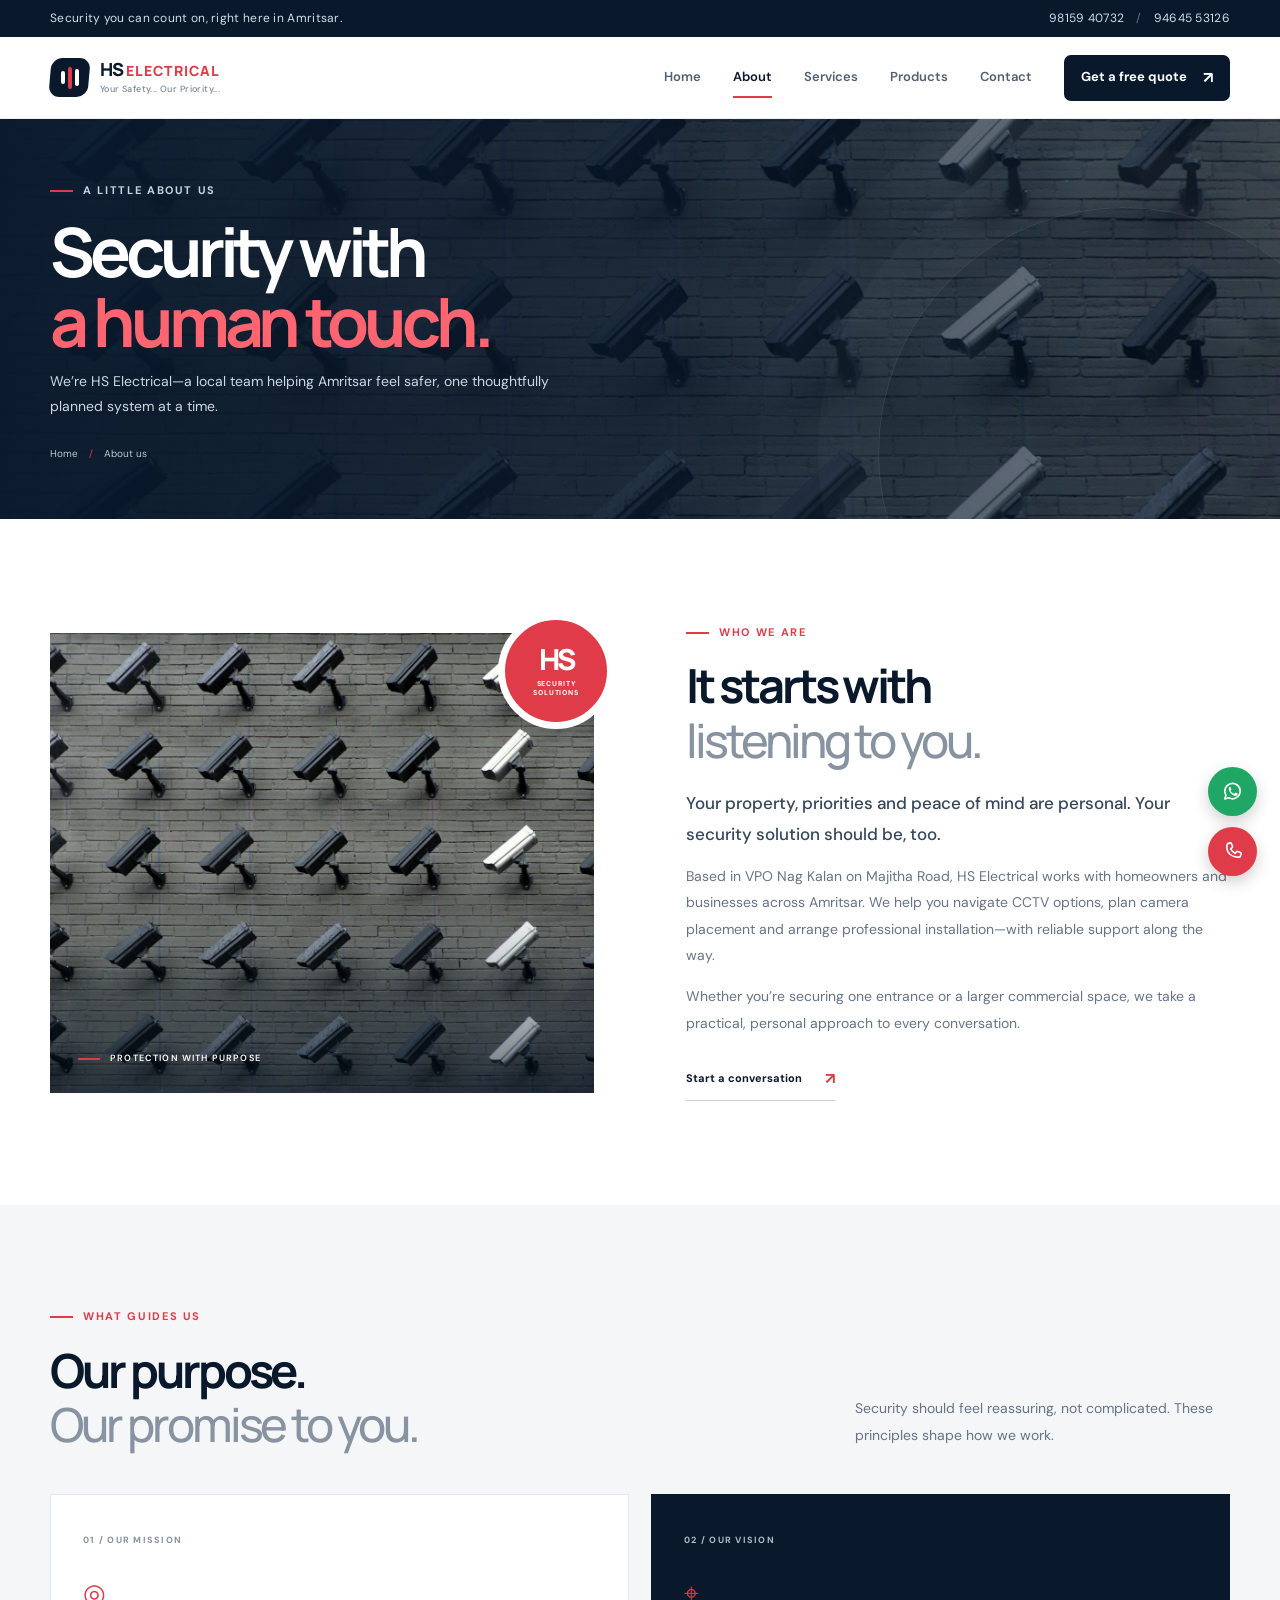
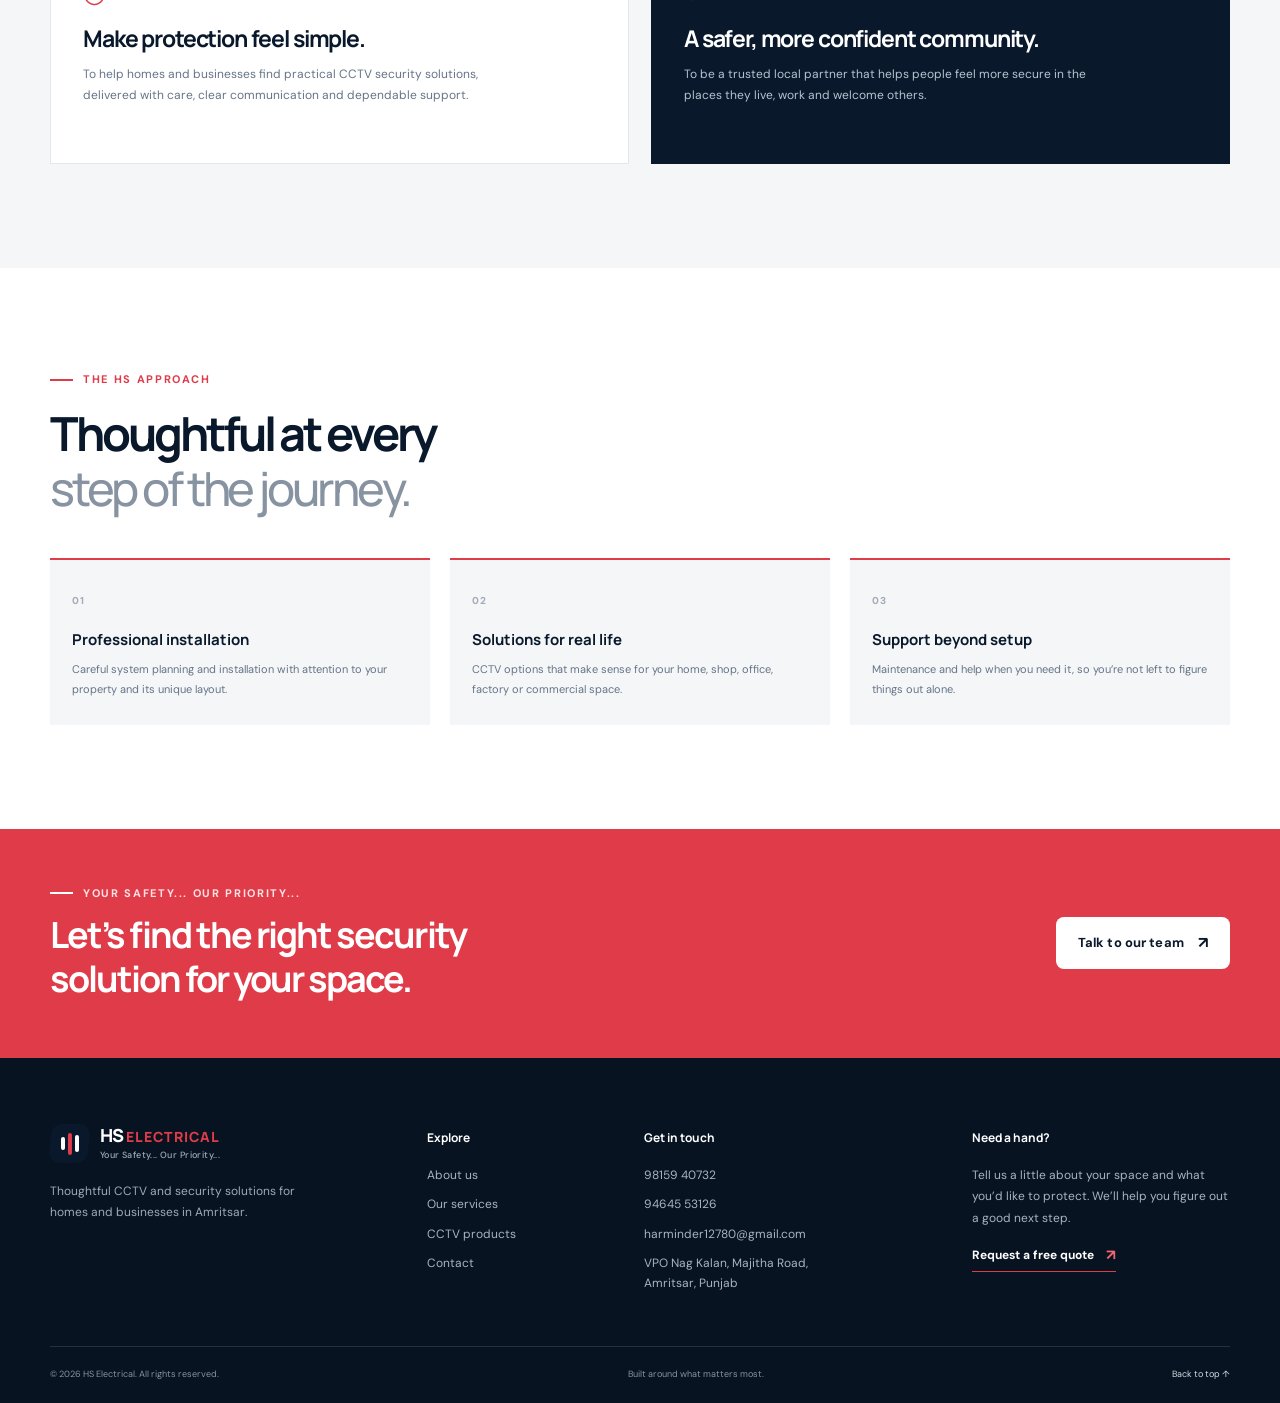
==== about.html @ 0100da06 "cctv website commit" ====
<!doctype html>
<html lang="en">
<head><meta charset="utf-8"><meta name="viewport" content="width=device-width, initial-scale=1"><meta name="theme-color" content="#09182b"><meta name="description" content="Learn about HS Electrical, a local CCTV installation and security solutions team serving Amritsar."><title>About Us | HS Electrical</title><link rel="stylesheet" href="css/style.css"><script src="js/script.js" defer></script></head>
<body id="top">
  <div class="topbar"><div class="container topbar-inner"><span>Security you can count on, right here in Amritsar.</span><div><a href="tel:+919815940732">98159 40732</a><span class="topbar-divider">/</span><a href="tel:+919464553126">94645 53126</a></div></div></div>
  <header class="site-header"><div class="container nav-wrap"><a class="brand" href="index.html" aria-label="HS Electrical home"><span class="brand-mark" aria-hidden="true"><span></span><span></span><span></span></span><span class="brand-copy"><strong>HS <em>ELECTRICAL</em></strong><small>Your Safety... Our Priority...</small></span></a><button class="menu-toggle" type="button" aria-label="Open navigation" aria-expanded="false" aria-controls="primary-nav"><span></span><span></span></button><nav class="primary-nav" id="primary-nav" aria-label="Main navigation"><a href="index.html" data-nav="home">Home</a><a href="about.html" data-nav="about">About</a><a href="services.html" data-nav="services">Services</a><a href="products.html" data-nav="products">Products</a><a href="contact.html" data-nav="contact">Contact</a><a class="nav-cta" href="contact.html">Get a free quote <span>↗</span></a></nav></div></header>
  <main>
    <section class="page-hero page-hero-about"><div class="container page-hero-content"><div class="eyebrow light-eyebrow"><span></span> A LITTLE ABOUT US</div><h1>Security with<br><span>a human touch.</span></h1><p>We’re HS Electrical—a local team helping Amritsar feel safer, one thoughtfully planned system at a time.</p><div class="breadcrumbs"><a href="index.html">Home</a><span>/</span><span>About us</span></div></div></section>
    <section class="section"><div class="container intro-grid about-intro"><div class="intro-photo reveal"><img src="images/cctv-camera.jpg" alt="Security camera monitoring a property"><div class="photo-caption"><span class="caption-line"></span><span>PROTECTION WITH PURPOSE</span></div><div class="photo-stamp"><span>HS</span><small>SECURITY<br>SOLUTIONS</small></div></div><div class="intro-copy reveal"><div class="eyebrow"><span></span> WHO WE ARE</div><h2>It starts with<br><span>listening to you.</span></h2><p class="lead">Your property, priorities and peace of mind are personal. Your security solution should be, too.</p><p>Based in VPO Nag Kalan on Majitha Road, HS Electrical works with homeowners and businesses across Amritsar. We help you navigate CCTV options, plan camera placement and arrange professional installation—with reliable support along the way.</p><p>Whether you’re securing one entrance or a larger commercial space, we take a practical, personal approach to every conversation.</p><a class="text-link" href="contact.html">Start a conversation <span>↗</span></a></div></div></section>
    <section class="section section-soft"><div class="container"><div class="section-heading reveal"><div><div class="eyebrow"><span></span> WHAT GUIDES US</div><h2>Our purpose.<br><span>Our promise to you.</span></h2></div><p>Security should feel reassuring, not complicated. These principles shape how we work.</p></div><div class="values-grid"><article class="value-card reveal"><span class="value-number">01 / OUR MISSION</span><span class="value-icon">◎</span><h3>Make protection feel simple.</h3><p>To help homes and businesses find practical CCTV security solutions, delivered with care, clear communication and dependable support.</p></article><article class="value-card value-card-dark reveal"><span class="value-number">02 / OUR VISION</span><span class="value-icon">⌖</span><h3>A safer, more confident community.</h3><p>To be a trusted local partner that helps people feel more secure in the places they live, work and welcome others.</p></article></div></div></section>
    <section class="section"><div class="container"><div class="section-heading reveal"><div><div class="eyebrow"><span></span> THE HS APPROACH</div><h2>Thoughtful at every<br><span>step of the journey.</span></h2></div></div><div class="approach-grid"><article class="approach-card reveal"><span>01</span><h3>Professional installation</h3><p>Careful system planning and installation with attention to your property and its unique layout.</p></article><article class="approach-card reveal"><span>02</span><h3>Solutions for real life</h3><p>CCTV options that make sense for your home, shop, office, factory or commercial space.</p></article><article class="approach-card reveal"><span>03</span><h3>Support beyond setup</h3><p>Maintenance and help when you need it, so you’re not left to figure things out alone.</p></article></div></div></section>
    <section class="cta-band"><div class="container cta-content"><div><div class="eyebrow light-eyebrow"><span></span> YOUR SAFETY... OUR PRIORITY...</div><h2>Let’s find the right security<br>solution for your space.</h2></div><a class="button button-white" href="contact.html">Talk to our team <span>↗</span></a></div></section>
  </main>
  <footer class="site-footer"><div class="container footer-main"><div class="footer-brand"><a class="brand brand-light" href="index.html"><span class="brand-mark" aria-hidden="true"><span></span><span></span><span></span></span><span class="brand-copy"><strong>HS <em>ELECTRICAL</em></strong><small>Your Safety... Our Priority...</small></span></a><p>Thoughtful CCTV and security solutions for homes and businesses in Amritsar.</p></div><div class="footer-column"><h3>Explore</h3><a href="about.html">About us</a><a href="services.html">Our services</a><a href="products.html">CCTV products</a><a href="contact.html">Contact</a></div><div class="footer-column"><h3>Get in touch</h3><a href="tel:+919815940732">98159 40732</a><a href="tel:+919464553126">94645 53126</a><a href="mailto:harminder12780@gmail.com">harminder12780@gmail.com</a><span>VPO Nag Kalan, Majitha Road,<br>Amritsar, Punjab</span></div><div class="footer-column footer-hours"><h3>Need a hand?</h3><p>Tell us a little about your space and what you’d like to protect. We’ll help you figure out a good next step.</p><a class="footer-quote" href="contact.html">Request a free quote <span>↗</span></a></div></div><div class="container footer-bottom"><span>© <span data-year></span> HS Electrical. All rights reserved.</span><span>Built around what matters most.</span><a href="#top" class="footer-top">Back to top ↑</a></div></footer>
  <a class="float-button float-whatsapp" href="https://wa.me/919815940732?text=Hello%20HS%20Electrical%2C%20I%27d%20like%20to%20ask%20about%20your%20CCTV%20security%20solutions." target="_blank" rel="noopener noreferrer" aria-label="Chat with HS Electrical on WhatsApp"><svg viewBox="0 0 24 24" aria-hidden="true"><path d="M20 11.6a8 8 0 0 1-11.8 7l-4.2 1.1 1.1-4.1A8 8 0 1 1 20 11.6Z"/><path d="M8.2 7.8c.2-.5.5-.5.8-.5h.5c.2 0 .4.1.5.4l.7 1.7c.1.2.1.4 0 .6l-.5.7c-.2.2-.3.4-.1.7.2.4.8 1.3 1.7 2 .8.6 1.4.8 1.7.9.3.1.5.1.7-.1l.8-.9c.2-.2.4-.2.6-.1l1.6.8c.2.1.4.2.4.4s-.1 1-.7 1.5c-.5.5-1.3.8-2.2.6-.8-.2-2-.6-3.4-1.7-1.1-.9-1.9-2-2.5-3.1-.5-1-.7-2-.6-2.7.1-.6.4-1 .6-1.2Z"/></svg></a><a class="float-button float-call" href="tel:+919815940732" aria-label="Call HS Electrical"><svg viewBox="0 0 24 24" aria-hidden="true"><path d="M7.1 3.8 9.5 3c.6-.2 1.2.1 1.4.7l1.1 3c.2.5 0 1-.4 1.3L10 9.3a14.6 14.6 0 0 0 4.7 4.7l1.3-1.6c.3-.4.8-.6 1.3-.4l3 1.1c.6.2.9.8.7 1.4l-.8 2.4c-.2.6-.8 1-1.4 1C10.7 18 6 13.3 6 7.2c0-1.4.5-2.8 1.1-3.4Z"/></svg></a><button class="back-to-top" type="button" aria-label="Back to top">↑</button><div class="toast" role="status" aria-live="polite"></div>
  </body></html>
---- css/style.css ----
@import url('https://fonts.googleapis.com/css2?family=DM+Sans:wght@400;500;600;700&family=Manrope:wght@400;500;600;700;800&display=swap');

:root {
  --navy: #09182b;
  --navy-2: #10243d;
  --navy-3: #183553;
  --red: #df3b48;
  --red-dark: #c82b39;
  --ink: #132337;
  --muted: #667487;
  --paper: #fff;
  --soft: #f4f6f8;
  --line: #e4e8ec;
  --font-body: "DM Sans", "Segoe UI", Arial, sans-serif;
  --font-display: "Manrope", "Segoe UI", Arial, sans-serif;
  --container: 1180px;
}

* { box-sizing: border-box; }
html { scroll-behavior: smooth; scroll-padding-top: 90px; }
body { margin: 0; color: var(--ink); background: var(--paper); font-family: var(--font-body); font-size: 15px; line-height: 1.7; -webkit-font-smoothing: antialiased; }
body, button, input, select, textarea { font-family: var(--font-body); }
img { display: block; max-width: 100%; }
a { color: inherit; text-decoration: none; }
button { color: inherit; }
.container { width: min(var(--container), calc(100% - 64px)); margin-inline: auto; }
.section { padding: 104px 0; }
.section-soft { background: var(--soft); }
.topbar { height: 37px; color: #d3deea; background: var(--navy); font-size: 11px; letter-spacing: .025em; }
.topbar-inner { height: 100%; display: flex; justify-content: space-between; align-items: center; }
.topbar-inner div { display: flex; align-items: center; gap: 12px; }
.topbar-inner a { transition: color .2s ease; }
.topbar-inner a:hover { color: #fff; }
.topbar-divider { color: #65768a; }

.site-header { position: sticky; z-index: 20; top: 0; height: 82px; background: rgba(255,255,255,.97); border-bottom: 1px solid rgba(9,24,43,.07); backdrop-filter: blur(12px); }
.nav-wrap { height: 100%; display: flex; align-items: center; justify-content: space-between; }
.brand { display: inline-flex; align-items: center; gap: 11px; flex: 0 0 auto; }
.brand-mark { width: 39px; height: 39px; display: flex; align-items: center; justify-content: center; gap: 3px; border-radius: 11px; background: var(--navy); transform: skew(-5deg); }
.brand-mark span { display: block; width: 4px; background: #fff; border-radius: 4px; transform: skew(5deg); }
.brand-mark span:nth-child(1) { height: 13px; }
.brand-mark span:nth-child(2) { height: 22px; background: var(--red); }
.brand-mark span:nth-child(3) { height: 17px; }
.brand-copy { display: flex; flex-direction: column; line-height: 1.1; }
.brand-copy strong { color: var(--navy); font-family: var(--font-display); font-size: 18px; font-weight: 800; letter-spacing: -.055em; }
.brand-copy em { color: var(--red); font-size: 14px; font-style: normal; letter-spacing: .07em; }
.brand-copy small { margin-top: 5px; color: #7a8796; font-size: 9px; font-weight: 500; letter-spacing: .045em; }
.primary-nav { display: flex; align-items: center; gap: 32px; height: 100%; }
.primary-nav > a:not(.nav-cta) { position: relative; display: inline-flex; align-items: center; height: 100%; color: #516071; font-size: 12px; font-weight: 600; transition: color .2s ease; }
.primary-nav > a:not(.nav-cta)::after { position: absolute; right: 0; bottom: 20px; left: 0; height: 2px; background: var(--red); content: ""; transform: scaleX(0); transform-origin: left; transition: transform .2s ease; }
.primary-nav > a:not(.nav-cta):hover, .primary-nav > a[aria-current="page"] { color: var(--navy); }
.primary-nav > a:not(.nav-cta):hover::after, .primary-nav > a[aria-current="page"]::after { transform: scaleX(1); }
.nav-cta { display: inline-flex; align-items: center; gap: 16px; padding: 12px 16px; color: #fff; background: var(--navy); border-radius: 3px; font-size: 11px; font-weight: 700; transition: background .2s, transform .2s; }
.nav-cta:hover { background: var(--red); transform: translateY(-2px); }
.nav-cta span, .button span { font-size: 16px; line-height: 1; }
.menu-toggle { display: none; width: 42px; height: 42px; padding: 12px; border: 0; background: none; cursor: pointer; }
.menu-toggle span { display: block; width: 19px; height: 2px; margin: 5px 0; background: var(--navy); transition: transform .2s; }

.hero { position: relative; display: flex; min-height: 630px; align-items: center; overflow: hidden; color: white; background: #10253c; }
.hero-image { position: absolute; inset: 0 0 0 29%; background-image: linear-gradient(90deg, #10243c 0%, rgba(12,30,50,.72) 28%, rgba(10,26,44,.12) 76%), linear-gradient(0deg, rgba(7,20,35,.28), rgba(7,20,35,.05)), url("../images/cctv-camera.jpg"); background-position: center, center, 55% 47%; background-size: cover; transform: scale(1.02); }
.hero::after { position: absolute; top: 0; right: 0; width: 32%; height: 100%; background: linear-gradient(90deg, transparent, rgba(8,24,42,.14)); content: ""; pointer-events: none; }
.hero-content { position: relative; z-index: 1; padding: 72px 0 84px; }
.eyebrow { display: flex; align-items: center; gap: 10px; color: var(--red); font-size: 10px; font-weight: 700; letter-spacing: .15em; line-height: 1.4; }
.eyebrow > span:first-child { width: 23px; height: 2px; background: var(--red); }
.light-eyebrow { color: #c8d4e0; }
.light-eyebrow > span:first-child { background: var(--red); }
.hero h1, .page-hero h1 { margin: 25px 0 16px; font-family: var(--font-display); font-size: clamp(54px, 6.6vw, 82px); font-weight: 700; letter-spacing: -.075em; line-height: 1.03; }
.hero h1 span, .page-hero h1 span { color: #ff6570; }
.hero-content > p { max-width: 475px; margin: 0; color: #d1dce7; font-size: 16px; line-height: 1.8; }
.hero-actions { display: flex; flex-wrap: wrap; gap: 12px; margin-top: 32px; }
.button { display: inline-flex; min-height: 48px; align-items: center; justify-content: center; gap: 19px; padding: 0 18px; border: 1px solid transparent; border-radius: 3px; cursor: pointer; font-size: 11px; font-weight: 700; transition: background .2s ease, color .2s ease, border-color .2s ease, transform .2s ease, box-shadow .2s ease; }
.button:hover { transform: translateY(-2px); box-shadow: 0 8px 18px rgba(9,24,43,.14); }
.button-red { color: #fff; background: var(--red); }
.button-red:hover { background: var(--red-dark); }
.button-outline { color: #fff; border-color: rgba(255,255,255,.43); background: rgba(255,255,255,.04); }
.button-outline:hover { color: var(--navy); border-color: #fff; background: #fff; }
.button-dark { color: #fff; background: var(--navy); }
.button-dark:hover { background: var(--red); }
.button-white { color: var(--navy); background: #fff; }
.button-white:hover { color: #fff; background: var(--navy); }
.button-outline-dark { color: var(--navy); border-color: #ccd3dc; background: transparent; }
.button-outline-dark:hover { color: #fff; border-color: var(--navy); background: var(--navy); }
.phone-symbol { width: 17px; height: 17px; fill: none; stroke: currentColor; stroke-linecap: round; stroke-linejoin: round; stroke-width: 1.8; }
.hero-note { display: flex; align-items: center; gap: 9px; margin-top: 38px; color: #c5d0dc; font-size: 11px; }
.live-dot { width: 7px; height: 7px; border-radius: 50%; background: #73cfac; box-shadow: 0 0 0 4px rgba(115,207,172,.15); }
.hero-index { position: absolute; z-index: 1; right: max(32px, calc((100% - var(--container))/2)); bottom: 36px; color: #c6d0dc; font-size: 9px; letter-spacing: .11em; }
.hero-index span { color: #fff; font-weight: 700; }
.hero-scroll { position: absolute; z-index: 1; bottom: 35px; left: max(32px, calc((100% - var(--container))/2)); display: flex; align-items: center; gap: 12px; color: #c6d0dc; font-size: 9px; font-weight: 600; letter-spacing: .14em; }
.hero-scroll span { color: #fff; font-size: 15px; }

.trust-strip { border-bottom: 1px solid var(--line); background: #fff; }
.trust-grid { display: grid; min-height: 104px; grid-template-columns: repeat(3,1fr); align-items: center; }
.trust-item { display: flex; align-items: center; gap: 14px; padding-left: 29px; border-left: 1px solid var(--line); }
.trust-item:first-child { padding-left: 0; border-left: 0; }
.trust-icon { display: grid; width: 37px; height: 37px; flex: 0 0 auto; place-items: center; color: var(--red); border: 1px solid #f1dadd; border-radius: 50%; font-size: 18px; }
.trust-item div { display: flex; flex-direction: column; }
.trust-item strong { color: var(--navy); font-family: var(--font-display); font-size: 12px; font-weight: 700; }
.trust-item small { margin-top: 2px; color: #8490a0; font-size: 10px; }

.intro-grid { display: grid; grid-template-columns: 1fr 1fr; align-items: center; gap: 92px; }
.intro-photo { position: relative; min-height: 460px; }
.intro-photo > img { width: 100%; height: 460px; object-fit: cover; }
.intro-photo::after { position: absolute; inset: 0; background: linear-gradient(0deg, rgba(5,20,36,.58), transparent 43%); content: ""; pointer-events: none; }
.photo-caption { position: absolute; z-index: 1; bottom: 26px; left: 28px; display: flex; align-items: center; gap: 10px; color: white; font-size: 9px; font-weight: 600; letter-spacing: .13em; }
.caption-line { width: 22px; height: 2px; background: var(--red); }
.photo-stamp { position: absolute; z-index: 2; top: -20px; right: -20px; display: flex; width: 116px; height: 116px; flex-direction: column; align-items: center; justify-content: center; color: white; background: var(--red); border: 7px solid white; border-radius: 50%; }
.photo-stamp > span { font-family: var(--font-display); font-size: 29px; font-weight: 800; letter-spacing: -.09em; line-height: 1; }
.photo-stamp small { margin-top: 5px; font-size: 7px; font-weight: 700; letter-spacing: .12em; line-height: 1.3; text-align: center; }
.intro-copy h2, .section-heading h2, .why-copy h2, .contact-details h2, .map-copy h2 { margin: 18px 0 20px; color: var(--navy); font-family: var(--font-display); font-size: clamp(34px, 4vw, 47px); font-weight: 700; letter-spacing: -.065em; line-height: 1.17; }
.intro-copy h2 span, .section-heading h2 span, .contact-details h2 span, .map-copy h2 span { color: #8793a1; font-weight: 500; }
.intro-copy p, .section-heading > p, .why-copy > p, .contact-details > p, .map-copy > p { color: var(--muted); font-size: 13px; line-height: 1.9; }
.intro-copy p { margin: 0 0 14px; }
.intro-copy .lead { margin-bottom: 13px; color: #35465a; font-size: 15px; font-weight: 500; line-height: 1.8; }
.text-link { display: inline-flex; align-items: center; gap: 23px; margin-top: 15px; padding-bottom: 7px; color: var(--navy); border-bottom: 1px solid #c8d0d9; font-size: 11px; font-weight: 700; transition: color .2s, border-color .2s, gap .2s; }
.text-link span { color: var(--red); font-size: 16px; }
.text-link:hover { gap: 30px; color: var(--red); border-color: var(--red); }
.intro-signoff { display: flex; align-items: center; gap: 10px; margin-top: 31px; color: #8793a1; font-size: 10px; font-style: italic; }
.signoff-rule { width: 34px; height: 1px; background: var(--red); }

.section-heading { display: flex; align-items: end; justify-content: space-between; gap: 40px; margin-bottom: 42px; }
.section-heading h2 { margin-bottom: 0; }
.section-heading > p { max-width: 375px; margin: 0 0 4px; }
.service-grid { display: grid; grid-template-columns: repeat(3, minmax(0,1fr)); gap: 22px; }
.service-card { display: flex; min-width: 0; flex-direction: column; overflow: hidden; background: white; border: 1px solid #e8ebee; transition: transform .25s ease, box-shadow .25s ease, border-color .25s ease; }
.service-card:hover { border-color: transparent; box-shadow: 0 18px 42px rgba(18,37,59,.13); transform: translateY(-6px); }
.service-card-image { position: relative; height: 208px; overflow: hidden; background: #dfe5e9; }
.service-card-image img { width: 100%; height: 100%; object-fit: cover; transition: transform .5s ease; }
.service-card:hover .service-card-image img { transform: scale(1.05); }
.service-card-image::after { position: absolute; inset: 35% 0 0; background: linear-gradient(transparent, rgba(8,24,43,.36)); content: ""; }
.card-number { position: absolute; z-index: 1; right: 14px; bottom: 12px; color: white; font-family: var(--font-display); font-size: 11px; font-weight: 700; letter-spacing: .1em; }
.service-card-body { position: relative; flex: 1; padding: 22px 23px 20px; }
.service-icon { position: absolute; top: -23px; left: 22px; display: grid; width: 43px; height: 43px; place-items: center; color: white; background: var(--red); border: 4px solid white; border-radius: 50%; font-size: 17px; }
.service-card-body h3 { margin: 7px 0 8px; color: var(--navy); font-family: var(--font-display); font-size: 16px; font-weight: 700; letter-spacing: -.025em; }
.service-card-body p { min-height: 44px; margin: 0 0 16px; color: var(--muted); font-size: 11px; line-height: 1.75; }
.card-link { display: flex; align-items: center; justify-content: space-between; padding-top: 13px; color: #5c6978; border-top: 1px solid #ebedf0; font-size: 10px; font-weight: 700; }
.card-link b { color: var(--red); font-size: 16px; transition: transform .2s; }
.service-card:hover .card-link b { transform: translate(3px,-2px); }
.center-action { margin-top: 36px; text-align: center; }
.service-list { row-gap: 27px; }
.service-list .service-card-image { height: 210px; }
.service-list .service-card-body p { min-height: 58px; }

.why-section { position: relative; overflow: hidden; color: white; background: var(--navy); }
.why-section::after { position: absolute; top: -160px; right: -120px; width: 510px; height: 510px; border: 1px solid rgba(255,255,255,.06); border-radius: 50%; box-shadow: 0 0 0 64px rgba(255,255,255,.018), 0 0 0 128px rgba(255,255,255,.012); content: ""; }
.why-grid { position: relative; z-index: 1; display: grid; grid-template-columns: .85fr 1fr; align-items: center; gap: 110px; }
.why-copy h2 { margin: 19px 0; color: white; font-size: clamp(38px, 4.5vw, 54px); }
.why-copy h2 span { color: #f05a65; }
.why-copy > p { max-width: 405px; margin: 0 0 27px; color: #b6c3d1; }
.why-points { border-top: 1px solid rgba(255,255,255,.16); }
.why-point { display: flex; gap: 20px; padding: 20px 0; border-bottom: 1px solid rgba(255,255,255,.16); }
.why-point-icon { display: grid; width: 38px; height: 38px; flex: 0 0 auto; place-items: center; color: #f16670; border: 1px solid rgba(241,102,112,.5); border-radius: 50%; font-family: var(--font-display); font-size: 10px; font-weight: 700; }
.why-point h3 { margin: 0 0 4px; color: #f4f6f8; font-family: var(--font-display); font-size: 13px; font-weight: 700; }
.why-point p { margin: 0; color: #aab9c8; font-size: 11px; line-height: 1.7; }

.process-grid { display: grid; grid-template-columns: repeat(4,1fr); gap: 0; }
.process-step { position: relative; min-height: 205px; padding: 23px 23px 0; border-top: 1px solid #dfe4e9; border-right: 1px solid #e7eaee; }
.process-step:last-child { border-right: 0; }
.process-number { position: absolute; top: -11px; right: 18px; padding: 0 7px; color: #8b96a3; background: white; font-size: 9px; font-weight: 700; letter-spacing: .1em; }
.process-icon { display: grid; width: 43px; height: 43px; place-items: center; color: var(--red); background: #fff1f2; border-radius: 50%; font-size: 19px; }
.process-step h3 { margin: 19px 0 7px; color: var(--navy); font-family: var(--font-display); font-size: 14px; font-weight: 700; }
.process-step p { max-width: 220px; margin: 0; color: var(--muted); font-size: 11px; line-height: 1.8; }
.cta-band { padding: 57px 0; color: #fff; background: var(--red); }
.cta-content { display: flex; align-items: center; justify-content: space-between; gap: 30px; }
.cta-band .light-eyebrow { color: #ffe2e4; }
.cta-band .light-eyebrow > span:first-child { background: #fff; }
.cta-band h2 { margin: 12px 0 0; font-family: var(--font-display); font-size: clamp(26px,3vw,36px); font-weight: 700; letter-spacing: -.055em; line-height: 1.22; }

.site-footer { color: #ccd5de; background: #071321; }
.footer-main { display: grid; grid-template-columns: 1.35fr .7fr 1.15fr 1.05fr; gap: 45px; padding-top: 66px; padding-bottom: 52px; }
.brand-light .brand-copy strong { color: #fff; }
.brand-light .brand-copy small { color: #a0adba; }
.footer-brand > p { max-width: 250px; margin: 18px 0 0; color: #9daab8; font-size: 11px; line-height: 1.8; }
.footer-column { display: flex; flex-direction: column; align-items: flex-start; gap: 9px; }
.footer-column h3 { margin: 3px 0 8px; color: #fff; font-family: var(--font-display); font-size: 12px; font-weight: 700; }
.footer-column a, .footer-column > span { color: #a8b4c0; font-size: 10px; line-height: 1.7; transition: color .2s; }
.footer-column a:hover { color: #fff; }
.footer-hours p { margin: 0 0 4px; color: #a8b4c0; font-size: 10px; line-height: 1.8; }
.footer-quote { display: inline-flex; align-items: center; gap: 12px; padding-bottom: 3px; color: #fff !important; border-bottom: 1px solid var(--red); font-weight: 700; }
.footer-quote span { color: #f16670; font-size: 15px; }
.footer-bottom { display: flex; min-height: 57px; align-items: center; justify-content: space-between; gap: 20px; border-top: 1px solid rgba(255,255,255,.12); color: #8593a2; font-size: 9px; }
.footer-top { color: #d4dce4; transition: color .2s; }
.footer-top:hover { color: white; }

.page-hero { position: relative; min-height: 400px; display: flex; align-items: center; overflow: hidden; color: white; background-color: var(--navy); background-image: linear-gradient(90deg, rgba(8,24,43,.97) 0%, rgba(8,24,43,.82) 48%, rgba(8,24,43,.55) 100%), url("../images/cctv-camera.jpg"); background-position: center, 50% 46%; background-size: cover; }
.page-hero::after { position: absolute; right: -90px; bottom: -180px; width: 490px; height: 490px; border: 1px solid rgba(255,255,255,.1); border-radius: 50%; box-shadow: 0 0 0 60px rgba(255,255,255,.025), 0 0 0 120px rgba(255,255,255,.015); content: ""; }
.page-hero-content { position: relative; z-index: 1; padding-top: 48px; padding-bottom: 40px; }
.page-hero h1 { margin: 18px 0 13px; font-size: clamp(46px,6vw,68px); }
.page-hero-content > p { max-width: 510px; margin: 0; color: #ccd7e2; font-size: 14px; }
.breadcrumbs { display: flex; align-items: center; gap: 11px; margin-top: 27px; color: #bcc7d3; font-size: 10px; }
.breadcrumbs a { transition: color .2s; }
.breadcrumbs a:hover { color: white; }
.breadcrumbs span:nth-child(2) { color: var(--red); }
.page-hero-services { background-position: center, 50% 52%; }
.page-hero-products { background-position: center, 50% 43%; }
.page-hero-contact { background-position: center, 50% 58%; }
.about-intro { padding-top: 2px; }
.values-grid { display: grid; grid-template-columns: 1fr 1fr; gap: 22px; }
.value-card { position: relative; min-height: 270px; padding: 29px 32px; border: 1px solid var(--line); background: #fff; }
.value-card-dark { color: #fff; background: var(--navy); border-color: var(--navy); }
.value-number { color: #8692a0; font-size: 9px; font-weight: 700; letter-spacing: .14em; }
.value-card-dark .value-number { color: #aebdcb; }
.value-icon { display: block; margin-top: 19px; color: var(--red); font-size: 26px; }
.value-card h3 { max-width: 355px; margin: 7px 0 10px; color: var(--navy); font-family: var(--font-display); font-size: 23px; font-weight: 700; letter-spacing: -.05em; line-height: 1.3; }
.value-card-dark h3 { color: white; }
.value-card p { max-width: 440px; margin: 0; color: var(--muted); font-size: 12px; line-height: 1.8; }
.value-card-dark p { color: #b7c3d0; }
.approach-grid { display: grid; grid-template-columns: repeat(3,1fr); gap: 20px; }
.approach-card { padding: 25px 22px; border-top: 2px solid var(--red); background: var(--soft); }
.approach-card > span { color: #a1aab5; font-size: 10px; font-weight: 700; letter-spacing: .12em; }
.approach-card h3 { margin: 14px 0 7px; color: var(--navy); font-family: var(--font-display); font-size: 15px; }
.approach-card p { margin: 0; color: var(--muted); font-size: 11px; line-height: 1.8; }

.product-grid { display: grid; grid-template-columns: repeat(3,minmax(0,1fr)); gap: 24px; }
.product-card { overflow: hidden; border: 1px solid #e4e8ec; background: white; transition: box-shadow .25s, transform .25s; }
.product-card:hover { box-shadow: 0 16px 38px rgba(18,37,59,.12); transform: translateY(-4px); }
.product-image { position: relative; height: 215px; overflow: hidden; background: #e6eaed; }
.product-image img { width: 100%; height: 100%; object-fit: cover; transition: transform .45s; }
.product-card:hover .product-image img { transform: scale(1.04); }
.product-tag { position: absolute; bottom: 13px; left: 15px; color: white; font-size: 9px; font-weight: 700; letter-spacing: .12em; text-shadow: 0 1px 5px rgba(0,0,0,.4); }
.product-info { padding: 20px 20px 19px; }
.product-info h3 { margin: 0 0 7px; color: var(--navy); font-family: var(--font-display); font-size: 17px; font-weight: 700; letter-spacing: -.035em; }
.product-info > p { min-height: 58px; margin: 0 0 19px; color: var(--muted); font-size: 11px; line-height: 1.75; }
.product-actions { display: flex; flex-wrap: wrap; gap: 9px; }
.product-actions .button { min-height: 40px; gap: 9px; padding-inline: 12px; font-size: 10px; }
.product-disclaimer { margin: 25px 0 0; color: #8793a1; font-size: 10px; }
.product-dialog { position: fixed; width: min(460px, calc(100% - 32px)); padding: 38px; color: var(--ink); border: 0; box-shadow: 0 25px 90px rgba(5,15,28,.32); }
.product-dialog::backdrop { background: rgba(4,14,26,.68); backdrop-filter: blur(3px); }
.product-dialog form { position: absolute; top: 12px; right: 13px; }
.dialog-close { width: 34px; height: 34px; border: 0; border-radius: 50%; background: var(--soft); font-size: 23px; cursor: pointer; }
.product-dialog h2 { margin: 14px 0 8px; color: var(--navy); font-family: var(--font-display); font-size: 27px; letter-spacing: -.04em; }
.product-dialog-copy { margin: 0 0 23px; color: var(--muted); font-size: 13px; line-height: 1.8; }

.contact-section { padding-top: 89px; padding-bottom: 91px; }
.contact-layout { display: grid; grid-template-columns: .8fr 1.2fr; align-items: start; gap: 75px; }
.contact-details h2 { font-size: 39px; }
.contact-details > p { max-width: 400px; margin-bottom: 27px; }
.contact-methods { border-top: 1px solid var(--line); }
.contact-method { display: grid; grid-template-columns: 40px 1fr 15px; align-items: center; gap: 12px; padding: 14px 0; border-bottom: 1px solid var(--line); transition: color .2s; }
.contact-method:hover strong, .contact-method:hover > b { color: var(--red); }
.contact-icon { display: grid; width: 37px; height: 37px; place-items: center; color: var(--red); background: #fff1f2; border-radius: 50%; font-size: 18px; }
.contact-icon svg { width: 17px; height: 17px; fill: none; stroke: currentColor; stroke-linecap: round; stroke-linejoin: round; stroke-width: 1.8; }
.contact-method > span:nth-child(2) { display: flex; flex-direction: column; }
.contact-method small { color: #8b96a3; font-size: 8px; font-weight: 700; letter-spacing: .12em; }
.contact-method strong { margin-top: 3px; color: var(--navy); font-size: 12px; font-weight: 600; transition: color .2s; }
.contact-method > b { color: #8a96a4; font-size: 14px; transition: color .2s; }
.contact-whatsapp { display: inline-flex; align-items: center; gap: 9px; margin-top: 19px; color: var(--navy); font-size: 11px; font-weight: 700; }
.contact-whatsapp span { display: grid; width: 26px; height: 26px; place-items: center; color: #fff; background: #25a66a; border-radius: 50%; font-size: 15px; }
.contact-form-card { padding: 34px 35px; border: 1px solid var(--line); box-shadow: 0 15px 40px rgba(18,37,59,.055); }
.form-heading h2 { margin: 11px 0 4px; color: var(--navy); font-family: var(--font-display); font-size: 24px; letter-spacing: -.045em; }
.form-heading > p { margin: 0; color: var(--muted); font-size: 11px; }
.contact-form { display: flex; flex-direction: column; gap: 15px; margin-top: 24px; }
.contact-form label { display: flex; flex: 1; flex-direction: column; gap: 6px; color: #28394c; font-size: 10px; font-weight: 700; }
.form-row { display: flex; gap: 14px; }
.contact-form input, .contact-form select, .contact-form textarea { width: 100%; padding: 11px 12px; color: var(--ink); border: 1px solid #dfe4e9; border-radius: 2px; outline: 0; background: #fff; font-size: 11px; font-weight: 400; transition: border-color .2s, box-shadow .2s; }
.contact-form input, .contact-form select { min-height: 43px; }
.contact-form textarea { min-height: 100px; resize: vertical; }
.contact-form input::placeholder, .contact-form textarea::placeholder { color: #9aa4b0; }
.contact-form input:focus, .contact-form select:focus, .contact-form textarea:focus { border-color: var(--navy-3); box-shadow: 0 0 0 3px rgba(24,53,83,.08); }
.form-submit { align-self: flex-start; }
.form-note { margin: -5px 0 0; color: #8290a0; font-size: 9px; line-height: 1.7; }
.map-section { padding: 4px 0 100px; background: #fff; }
.map-layout { display: grid; grid-template-columns: .7fr 1.3fr; align-items: center; gap: 60px; }
.map-copy h2 { font-size: 36px; }
.map-copy > p { margin: 0; }
.map-copy .text-link { margin-top: 17px; }
.map-frame { position: relative; height: 330px; overflow: hidden; background: #e8edf0; }
.map-frame iframe { width: 100%; height: 100%; border: 0; filter: grayscale(.85) contrast(.95); }
.map-overlay { position: absolute; bottom: 15px; left: 15px; display: flex; align-items: center; gap: 11px; padding: 12px 15px; background: white; box-shadow: 0 4px 17px rgba(12,30,50,.12); }
.map-overlay > span:first-child { color: var(--red); font-size: 21px; }
.map-overlay > span:nth-child(2) { display: flex; flex-direction: column; }
.map-overlay strong { color: var(--navy); font-size: 10px; }
.map-overlay small { color: #768292; font-size: 8px; }
.map-overlay > b { margin-left: 9px; color: var(--red); }

.float-button { position: fixed; z-index: 15; right: 23px; display: grid; width: 49px; height: 49px; place-items: center; color: white; border-radius: 50%; box-shadow: 0 6px 16px rgba(0,0,0,.19); transition: transform .2s, box-shadow .2s; }
.float-button:hover { box-shadow: 0 8px 21px rgba(0,0,0,.24); transform: translateY(-3px); }
.float-button svg { width: 23px; height: 23px; fill: none; stroke: currentColor; stroke-linecap: round; stroke-linejoin: round; stroke-width: 1.7; }
.float-whatsapp svg path:last-child { fill: currentColor; stroke: none; }
.float-whatsapp { bottom: 84px; background: #20a766; }
.float-call { bottom: 24px; background: var(--red); }
.back-to-top { position: fixed; z-index: 14; right: 29px; bottom: 148px; display: grid; width: 37px; height: 37px; place-items: center; color: white; border: 0; border-radius: 50%; background: var(--navy); box-shadow: 0 5px 13px rgba(0,0,0,.18); opacity: 0; pointer-events: none; transform: translateY(8px); transition: opacity .2s, transform .2s, background .2s; cursor: pointer; }
.back-to-top.is-visible { opacity: 1; pointer-events: auto; transform: translateY(0); }
.back-to-top:hover { background: var(--red); }
.toast { position: fixed; z-index: 40; right: 24px; bottom: 25px; max-width: min(390px, calc(100% - 48px)); padding: 15px 18px; color: #fff; background: var(--navy); border-left: 3px solid var(--red); box-shadow: 0 8px 30px rgba(0,0,0,.2); font-size: 12px; line-height: 1.55; opacity: 0; pointer-events: none; transform: translateY(12px); transition: opacity .25s, transform .25s; }
.toast.is-visible { opacity: 1; transform: translateY(0); }
.reveal { opacity: 0; transform: translateY(20px); transition: opacity .65s ease, transform .65s ease; }
.reveal.is-visible { opacity: 1; transform: translateY(0); }

@media (max-width: 980px) {
  .container { width: min(var(--container), calc(100% - 48px)); }
  .primary-nav { gap: 19px; }
  .nav-cta { gap: 9px; padding-inline: 12px; }
  .intro-grid { gap: 55px; }
  .why-grid { gap: 60px; }
  .footer-main { grid-template-columns: 1.2fr .7fr 1.1fr; gap: 36px; }
  .footer-hours { grid-column: 2 / 4; }
  .contact-layout { gap: 40px; }
  .contact-form-card { padding: 29px 25px; }
  .product-actions .button { flex: 1; }
}
@media (max-width: 760px) {
  html { scroll-padding-top: 75px; }
  .container { width: min(var(--container), calc(100% - 40px)); }
  .topbar { height: 34px; font-size: 9px; }
  .topbar-inner div { gap: 7px; }
  .site-header { height: 70px; }
  .brand-mark { width: 35px; height: 35px; }
  .brand-copy strong { font-size: 16px; }
  .brand-copy em { font-size: 12px; }
  .brand-copy small { font-size: 8px; }
  .menu-toggle { display: block; }
  .primary-nav { position: absolute; top: 70px; right: 0; left: 0; display: none; height: auto; flex-direction: column; align-items: stretch; gap: 0; padding: 10px 20px 20px; background: #fff; border-top: 1px solid var(--line); box-shadow: 0 15px 22px rgba(9,24,43,.1); }
  .primary-nav.is-open { display: flex; }
  .primary-nav > a:not(.nav-cta) { min-height: 45px; border-bottom: 1px solid #eff1f3; font-size: 13px; }
  .primary-nav > a:not(.nav-cta)::after { display: none; }
  .primary-nav .nav-cta { justify-content: space-between; margin-top: 13px; padding: 13px 15px; }
  .menu-toggle[aria-expanded="true"] span:first-child { transform: translateY(3.5px) rotate(45deg); }
  .menu-toggle[aria-expanded="true"] span:last-child { transform: translateY(-3.5px) rotate(-45deg); }
  .hero { min-height: 590px; }
  .hero-image { inset: 0; background-image: linear-gradient(90deg, rgba(8,24,43,.94), rgba(8,24,43,.72) 58%, rgba(8,24,43,.47)), linear-gradient(0deg, rgba(8,24,43,.3), transparent), url("../images/cctv-camera.jpg"); background-position: center, center, 56% center; }
  .hero h1 { font-size: clamp(55px, 12vw, 72px); }
  .hero-content { padding: 72px 0 100px; }
  .hero-content > p { max-width: 430px; font-size: 14px; }
  .hero-index { right: 20px; bottom: 23px; font-size: 8px; }
  .hero-scroll { bottom: 23px; left: 20px; font-size: 8px; }
  .trust-grid { min-height: 0; grid-template-columns: 1fr; padding-block: 8px; }
  .trust-item, .trust-item:first-child { min-height: 66px; padding-left: 0; border: 0; border-bottom: 1px solid var(--line); }
  .trust-item:last-child { border-bottom: 0; }
  .trust-item strong { font-size: 11px; }
  .section { padding: 75px 0; }
  .intro-grid, .why-grid, .contact-layout, .map-layout { grid-template-columns: 1fr; gap: 38px; }
  .intro-photo { min-height: 350px; margin-right: 10px; }
  .intro-photo > img { height: 350px; }
  .photo-stamp { right: -10px; width: 95px; height: 95px; }
  .photo-stamp > span { font-size: 24px; }
  .intro-copy h2, .section-heading h2, .contact-details h2 { font-size: 37px; }
  .section-heading { align-items: flex-start; flex-direction: column; gap: 14px; margin-bottom: 30px; }
  .section-heading > p { max-width: 490px; }
  .service-grid { grid-template-columns: repeat(2,minmax(0,1fr)); gap: 16px; }
  .service-card-image { height: 175px; }
  .service-card-body { padding: 21px 16px 17px; }
  .service-icon { left: 15px; }
  .service-card-body h3 { font-size: 14px; }
  .service-card-body p { min-height: 58px; font-size: 10px; }
  .why-grid { gap: 34px; }
  .why-copy h2 { font-size: 44px; }
  .why-point { padding: 16px 0; }
  .process-grid { grid-template-columns: repeat(2,1fr); row-gap: 24px; }
  .process-step:nth-child(2) { border-right: 0; }
  .process-step { min-height: 190px; }
  .cta-content { align-items: flex-start; flex-direction: column; }
  .cta-band { padding: 45px 0; }
  .footer-main { grid-template-columns: 1fr 1fr; gap: 32px 22px; padding-top: 48px; padding-bottom: 38px; }
  .footer-hours { grid-column: auto; }
  .footer-brand { grid-column: 1 / -1; }
  .footer-bottom { min-height: 68px; flex-wrap: wrap; justify-content: space-between; padding-block: 12px; }
  .footer-bottom > span:nth-child(2) { display: none; }
  .page-hero { min-height: 360px; }
  .page-hero h1 { font-size: clamp(45px, 10vw, 62px); }
  .values-grid { gap: 14px; }
  .value-card { min-height: 285px; padding: 23px 20px; }
  .value-card h3 { font-size: 20px; }
  .approach-grid { gap: 13px; }
  .approach-card { padding: 20px 16px; }
  .approach-card h3 { font-size: 13px; }
  .product-grid { grid-template-columns: repeat(2,minmax(0,1fr)); gap: 16px; }
  .product-image { height: 180px; }
  .product-info { padding: 16px 14px; }
  .product-info h3 { font-size: 15px; }
  .product-info > p { min-height: 76px; }
  .product-actions { flex-direction: column; }
  .product-actions .button { flex: auto; width: 100%; }
  .contact-layout { gap: 32px; }
  .contact-form-card { padding: 26px 22px; }
  .map-layout { gap: 24px; }
  .map-section { padding-bottom: 75px; }
  .map-frame { height: 290px; }
}
@media (max-width: 480px) {
  .container { width: calc(100% - 34px); }
  .topbar-inner > span { max-width: 155px; line-height: 1.25; }
  .topbar-inner div { gap: 5px; }
  .hero { min-height: 570px; }
  .hero h1 { font-size: 55px; }
  .hero-actions { align-items: stretch; flex-direction: column; width: min(100%, 290px); }
  .hero-actions .button { justify-content: space-between; }
  .hero-note { max-width: 280px; font-size: 10px; }
  .hero-scroll { font-size: 7px; }
  .hero-index { font-size: 7px; }
  .intro-photo { min-height: 300px; }
  .intro-photo > img { height: 300px; }
  .intro-copy h2, .section-heading h2, .contact-details h2, .map-copy h2 { font-size: 33px; }
  .service-grid, .product-grid { grid-template-columns: 1fr; }
  .service-card-image { height: 205px; }
  .service-card-body { padding-inline: 20px; }
  .service-icon { left: 19px; }
  .service-card-body p, .service-list .service-card-body p { min-height: 0; }
  .process-grid { grid-template-columns: 1fr; row-gap: 25px; }
  .process-step, .process-step:nth-child(2) { min-height: 156px; padding-left: 19px; border-right: 0; }
  .process-step h3 { margin-top: 14px; }
  .cta-band h2 { font-size: 27px; }
  .footer-main { grid-template-columns: 1fr 1fr; gap: 28px 14px; }
  .footer-column:nth-child(3) { grid-column: 1 / -1; }
  .footer-hours { grid-column: 1 / -1; }
  .footer-bottom { font-size: 8px; }
  .page-hero { min-height: 344px; }
  .page-hero h1 { font-size: 47px; }
  .page-hero-content > p { max-width: 345px; font-size: 12px; }
  .values-grid, .approach-grid { grid-template-columns: 1fr; }
  .value-card { min-height: 0; padding: 25px 22px; }
  .approach-card { padding: 22px; }
  .product-image { height: 215px; }
  .product-info > p { min-height: 0; }
  .product-actions { flex-direction: row; }
  .product-actions .button { width: auto; flex: 1; }
  .form-row { flex-direction: column; gap: 15px; }
  .contact-form-card { padding: 23px 17px; }
  .map-frame { height: 260px; }
  .map-overlay { right: 10px; bottom: 10px; left: 10px; }
  .float-button { right: 14px; width: 45px; height: 45px; }
  .float-whatsapp { bottom: 75px; }
  .float-call { bottom: 18px; }
  .back-to-top { right: 18px; bottom: 131px; }
}
@media (prefers-reduced-motion: reduce) {
  *, *::before, *::after { scroll-behavior: auto !important; animation-duration: .01ms !important; animation-iteration-count: 1 !important; transition-duration: .01ms !important; }
  .reveal { opacity: 1; transform: none; }
}

body { font-size: 16px; line-height: 1.75; }
.topbar { font-size: 12px; }
.primary-nav > a:not(.nav-cta) { font-size: 13px; }
.nav-cta { min-height: 46px; padding: 0 17px; border-radius: 7px; font-size: 13px; }
.button { min-height: 52px; gap: 14px; padding-inline: 21px; border-radius: 8px; font-size: 13px; letter-spacing: .01em; }
.button:hover { box-shadow: 0 10px 24px rgba(9,24,43,.18); }
.button:focus-visible, .nav-cta:focus-visible, .text-link:focus-visible, .primary-nav a:focus-visible, .float-button:focus-visible, .back-to-top:focus-visible, .contact-form input:focus-visible, .contact-form select:focus-visible, .contact-form textarea:focus-visible { outline: 3px solid rgba(223,59,72,.5); outline-offset: 3px; }
.hero-content > p { font-size: 17px; }
.eyebrow { font-size: 11px; }
.intro-copy p, .section-heading > p, .why-copy > p, .contact-details > p, .map-copy > p { font-size: 14px; }
.intro-copy .lead { font-size: 17px; }
.service-card-body h3, .product-info h3 { font-size: 18px; }
.service-card-body p, .product-info > p, .footer-column > p { font-size: 13px; }
.card-link { font-size: 12px; }
.contact-form label { font-size: 12px; }
.contact-form input, .contact-form select, .contact-form textarea { font-size: 13px; }
.contact-method strong { font-size: 13px; }
.product-actions .button { min-height: 44px; padding-inline: 14px; font-size: 12px; }
.footer-column a, .footer-column > span, .footer-hours p, .footer-brand > p { font-size: 12px; }

@media (max-width: 760px) {
  .topbar { font-size: 10px; }
  .primary-nav > a:not(.nav-cta) { font-size: 14px; }
  .service-card-body h3, .product-info h3 { font-size: 16px; }
}

@media (max-width: 480px) {
  .button { min-height: 50px; padding-inline: 17px; font-size: 12px; }
  .service-card-body h3, .product-info h3 { font-size: 17px; }
}
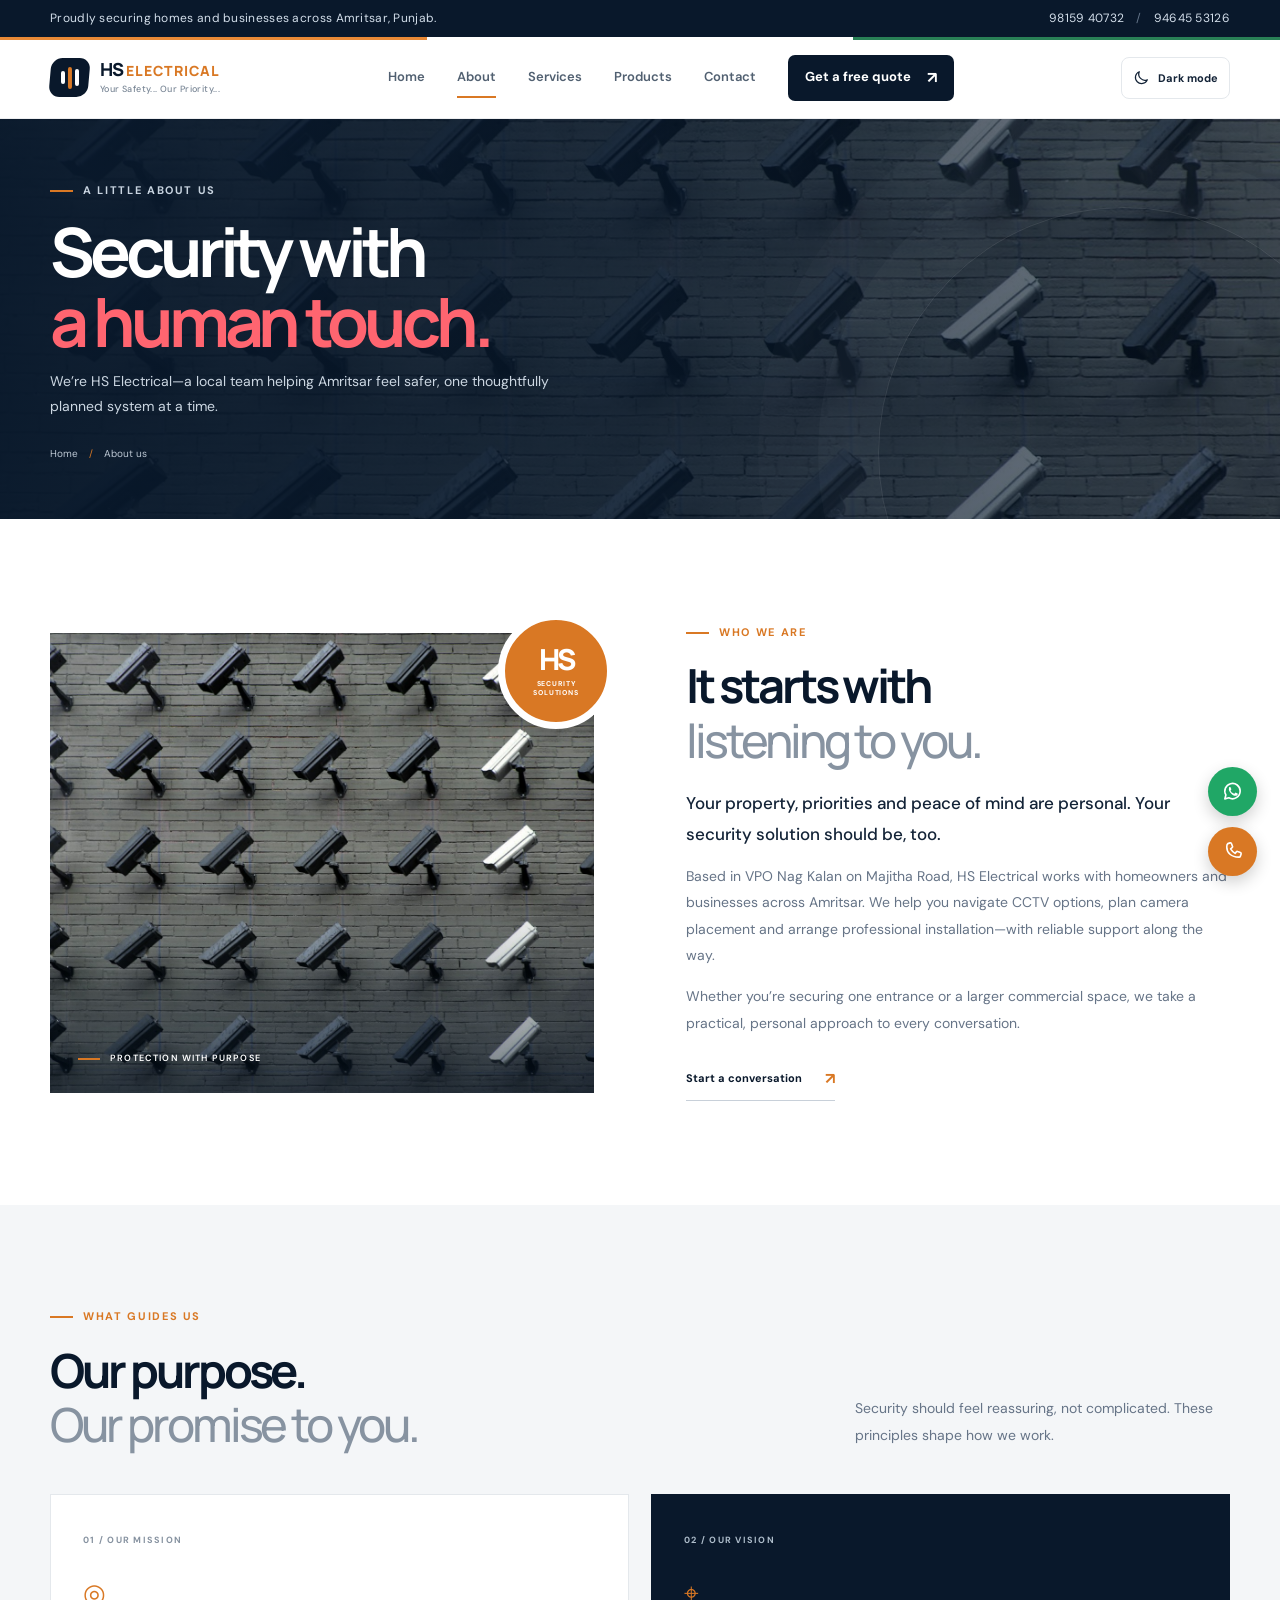
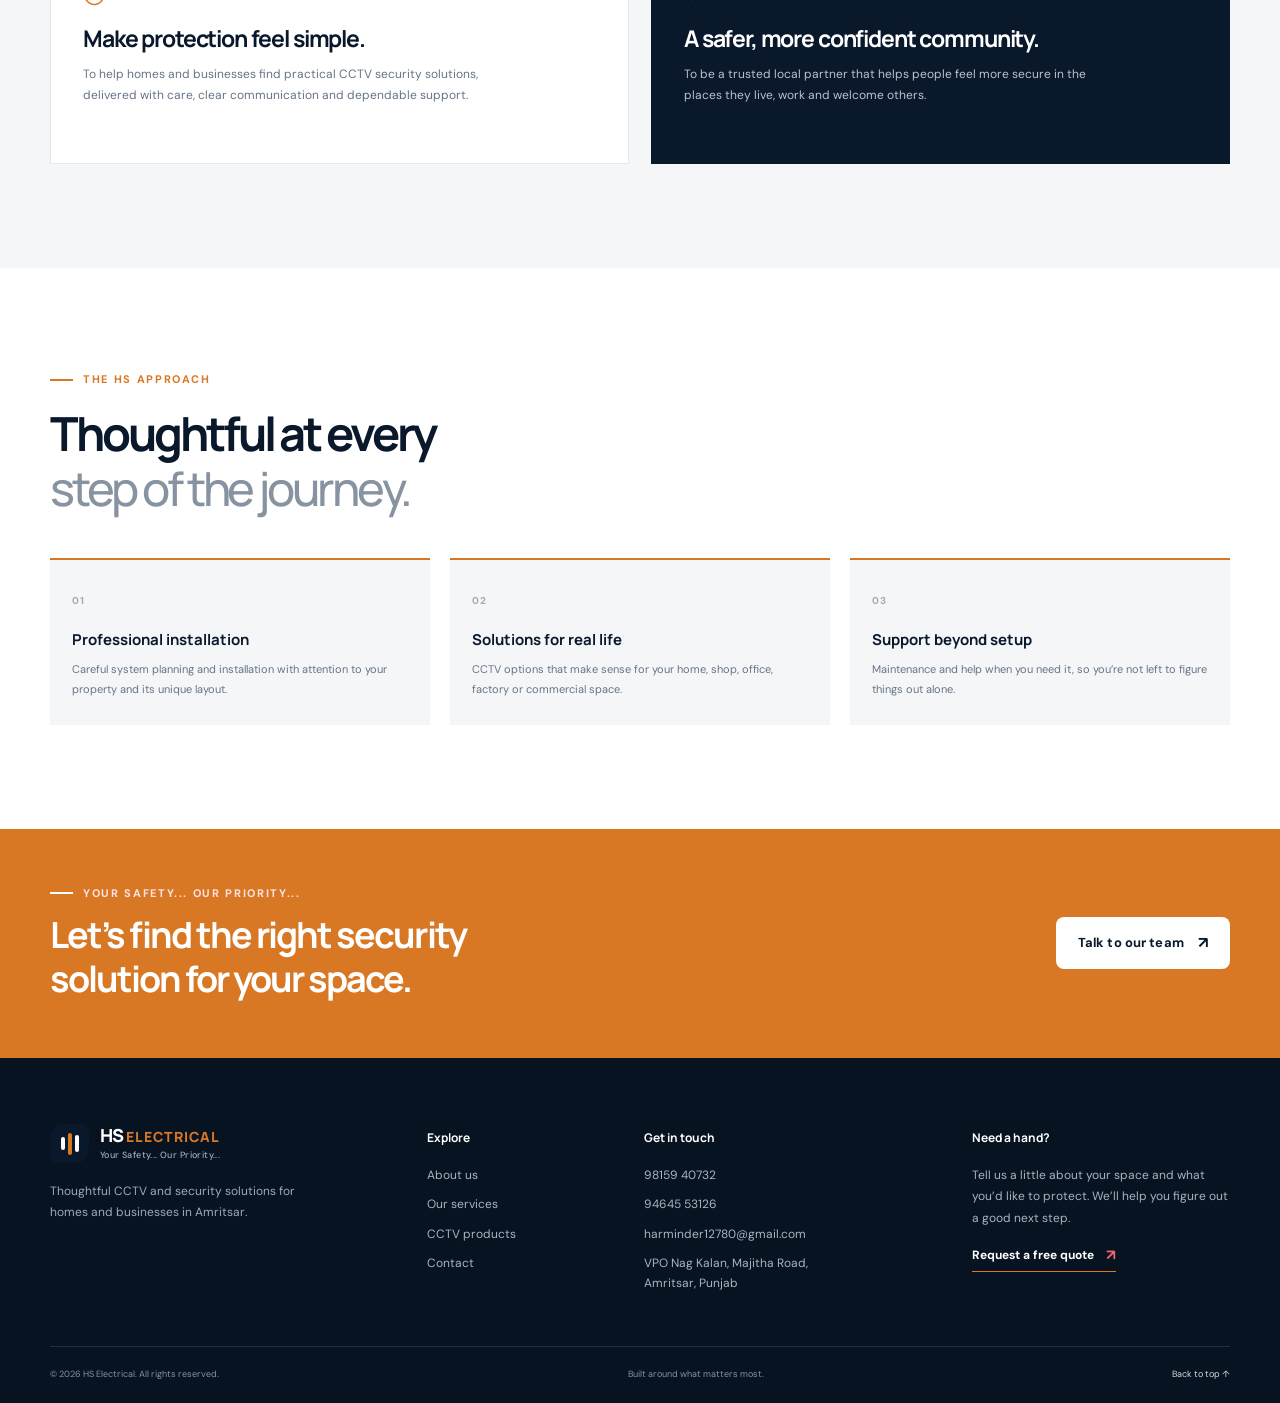
==== commit 659ed3c7: "update toggle button and camera images in products section" ====
--- a/about.html
+++ b/about.html
@@ -1,9 +1,9 @@
 <!doctype html>
-<html lang="en">
+<html lang="en-IN">
 <head><meta charset="utf-8"><meta name="viewport" content="width=device-width, initial-scale=1"><meta name="theme-color" content="#09182b"><meta name="description" content="Learn about HS Electrical, a local CCTV installation and security solutions team serving Amritsar."><title>About Us | HS Electrical</title><link rel="stylesheet" href="css/style.css"><script src="js/script.js" defer></script></head>
 <body id="top">
-  <div class="topbar"><div class="container topbar-inner"><span>Security you can count on, right here in Amritsar.</span><div><a href="tel:+919815940732">98159 40732</a><span class="topbar-divider">/</span><a href="tel:+919464553126">94645 53126</a></div></div></div>
-  <header class="site-header"><div class="container nav-wrap"><a class="brand" href="index.html" aria-label="HS Electrical home"><span class="brand-mark" aria-hidden="true"><span></span><span></span><span></span></span><span class="brand-copy"><strong>HS <em>ELECTRICAL</em></strong><small>Your Safety... Our Priority...</small></span></a><button class="menu-toggle" type="button" aria-label="Open navigation" aria-expanded="false" aria-controls="primary-nav"><span></span><span></span></button><nav class="primary-nav" id="primary-nav" aria-label="Main navigation"><a href="index.html" data-nav="home">Home</a><a href="about.html" data-nav="about">About</a><a href="services.html" data-nav="services">Services</a><a href="products.html" data-nav="products">Products</a><a href="contact.html" data-nav="contact">Contact</a><a class="nav-cta" href="contact.html">Get a free quote <span>↗</span></a></nav></div></header>
+  <div class="topbar"><div class="container topbar-inner"><span>Proudly securing homes and businesses across Amritsar, Punjab.</span><div><a href="tel:+919815940732">98159 40732</a><span class="topbar-divider">/</span><a href="tel:+919464553126">94645 53126</a></div></div></div>
+  <header class="site-header"><div class="container nav-wrap"><a class="brand" href="index.html" aria-label="HS Electrical home"><span class="brand-mark" aria-hidden="true"><span></span><span></span><span></span></span><span class="brand-copy"><strong>HS <em>ELECTRICAL</em></strong><small>Your Safety... Our Priority...</small></span></a><button class="menu-toggle" type="button" aria-label="Open navigation" aria-expanded="false" aria-controls="primary-nav"><span></span><span></span></button><nav class="primary-nav" id="primary-nav" aria-label="Main navigation"><a href="index.html" data-nav="home">Home</a><a href="about.html" data-nav="about">About</a><a href="services.html" data-nav="services">Services</a><a href="products.html" data-nav="products">Products</a><a href="contact.html" data-nav="contact">Contact</a><a class="nav-cta" href="contact.html">Get a free quote <span>↗</span></a></nav><button class="theme-toggle" type="button" aria-label="Switch to dark mode" aria-pressed="false"><svg class="theme-icon theme-icon-moon" viewBox="0 0 24 24" aria-hidden="true"><path d="M20.2 15.1A8.6 8.6 0 0 1 8.9 3.8 8.7 8.7 0 1 0 20.2 15.1Z"/></svg><svg class="theme-icon theme-icon-sun" viewBox="0 0 24 24" aria-hidden="true"><circle cx="12" cy="12" r="3.5"/><path d="M12 2v2m0 16v2M4.93 4.93l1.42 1.42m11.3 11.3 1.42 1.42M2 12h2m16 0h2M4.93 19.07l1.42-1.42m11.3-11.3 1.42-1.42"/></svg><span class="theme-toggle-text">Dark mode</span></button></div></header>
   <main>
     <section class="page-hero page-hero-about"><div class="container page-hero-content"><div class="eyebrow light-eyebrow"><span></span> A LITTLE ABOUT US</div><h1>Security with<br><span>a human touch.</span></h1><p>We’re HS Electrical—a local team helping Amritsar feel safer, one thoughtfully planned system at a time.</p><div class="breadcrumbs"><a href="index.html">Home</a><span>/</span><span>About us</span></div></div></section>
     <section class="section"><div class="container intro-grid about-intro"><div class="intro-photo reveal"><img src="images/cctv-camera.jpg" alt="Security camera monitoring a property"><div class="photo-caption"><span class="caption-line"></span><span>PROTECTION WITH PURPOSE</span></div><div class="photo-stamp"><span>HS</span><small>SECURITY<br>SOLUTIONS</small></div></div><div class="intro-copy reveal"><div class="eyebrow"><span></span> WHO WE ARE</div><h2>It starts with<br><span>listening to you.</span></h2><p class="lead">Your property, priorities and peace of mind are personal. Your security solution should be, too.</p><p>Based in VPO Nag Kalan on Majitha Road, HS Electrical works with homeowners and businesses across Amritsar. We help you navigate CCTV options, plan camera placement and arrange professional installation—with reliable support along the way.</p><p>Whether you’re securing one entrance or a larger commercial space, we take a practical, personal approach to every conversation.</p><a class="text-link" href="contact.html">Start a conversation <span>↗</span></a></div></div></section>
--- a/css/style.css
+++ b/css/style.css
@@ -457,3 +457,106 @@
   .button { min-height: 50px; padding-inline: 17px; font-size: 12px; }
   .service-card-body h3, .product-info h3 { font-size: 17px; }
 }
+
+:root {
+  color-scheme: light;
+  --red: #d97824;
+  --red-dark: #bc5e18;
+  --india-green: #287c54;
+}
+
+html[data-theme="dark"] {
+  color-scheme: dark;
+  --paper: #101b28;
+  --soft: #152434;
+  --ink: #e7edf3;
+  --muted: #a9b7c5;
+  --line: #2a3a4b;
+}
+
+body { background: var(--paper); transition: background-color .2s ease, color .2s ease; }
+.site-header { position: sticky; }
+.site-header::before { position: absolute; z-index: 1; inset: 0 0 auto; height: 3px; background: linear-gradient(90deg, #e88936 0 33.333%, #fff 33.333% 66.666%, #298056 66.666%); content: ""; }
+.theme-toggle { display: inline-flex; min-height: 42px; align-items: center; justify-content: center; gap: 8px; padding: 0 11px; color: var(--ink); border: 1px solid var(--line); border-radius: 8px; background: var(--paper); font-size: 11px; font-weight: 700; white-space: nowrap; cursor: pointer; transition: background-color .2s, color .2s, border-color .2s; }
+.theme-toggle:hover { border-color: var(--red); }
+.theme-toggle:focus-visible { outline: 3px solid rgba(217,120,36,.4); outline-offset: 3px; }
+.theme-icon { width: 17px; height: 17px; fill: none; stroke: currentColor; stroke-linecap: round; stroke-linejoin: round; stroke-width: 1.7; }
+.theme-icon-sun { display: none; }
+.site-header { background: var(--paper); }
+.primary-nav > a:not(.nav-cta) { color: #516071; }
+.trust-strip { background: var(--paper); }
+.trust-icon { border-color: rgba(217,120,36,.25); }
+.intro-copy .lead { color: var(--ink); }
+.service-card { background: var(--paper); border-color: var(--line); }
+.service-icon { border-color: var(--paper); }
+.process-icon, .contact-icon { background: rgba(217,120,36,.1); }
+.value-card:not(.value-card-dark), .product-card { background: var(--paper); border-color: var(--line); }
+.product-image { background: #e6eaed; }
+.contact-form input, .contact-form select, .contact-form textarea { color: var(--ink); background: var(--paper); border-color: var(--line); }
+.contact-form input:focus, .contact-form select:focus, .contact-form textarea:focus { border-color: var(--red); }
+.map-section { background: var(--paper); }
+.photo-stamp { border-color: var(--paper); }
+.product-dialog { color: var(--ink); background: var(--paper); }
+.dialog-close { color: var(--ink); }
+.site-footer { color: #ccd5de; background: #071321; }
+
+html[data-theme="dark"] body,
+html[data-theme="dark"] .primary-nav,
+html[data-theme="dark"] .trust-strip,
+html[data-theme="dark"] .service-card,
+html[data-theme="dark"] .value-card:not(.value-card-dark),
+html[data-theme="dark"] .product-card,
+html[data-theme="dark"] .product-dialog,
+html[data-theme="dark"] .contact-form-card,
+html[data-theme="dark"] .map-section,
+html[data-theme="dark"] .contact-form input,
+html[data-theme="dark"] .contact-form select,
+html[data-theme="dark"] .contact-form textarea,
+html[data-theme="dark"] .theme-toggle,
+html[data-theme="dark"] .process-number { background-color: var(--paper); }
+
+html[data-theme="dark"] .brand-copy strong,
+html[data-theme="dark"] .primary-nav > a:not(.nav-cta),
+html[data-theme="dark"] .intro-copy h2,
+html[data-theme="dark"] .section-heading h2,
+html[data-theme="dark"] .contact-details h2,
+html[data-theme="dark"] .map-copy h2,
+html[data-theme="dark"] .value-card h3,
+html[data-theme="dark"] .approach-card h3,
+html[data-theme="dark"] .service-card-body h3,
+html[data-theme="dark"] .product-info h3,
+html[data-theme="dark"] .form-heading h2,
+html[data-theme="dark"] .contact-method strong,
+html[data-theme="dark"] .contact-whatsapp,
+html[data-theme="dark"] .process-step h3,
+html[data-theme="dark"] .text-link,
+html[data-theme="dark"] .contact-form label,
+html[data-theme="dark"] .product-dialog h2,
+html[data-theme="dark"] .theme-toggle { color: #e7edf3; }
+
+html[data-theme="dark"] .intro-copy h2 span,
+html[data-theme="dark"] .section-heading h2 span,
+html[data-theme="dark"] .contact-details h2 span,
+html[data-theme="dark"] .map-copy h2 span { color: #9cabb9; }
+html[data-theme="dark"] .primary-nav > a:not(.nav-cta):hover,
+html[data-theme="dark"] .primary-nav > a[aria-current="page"] { color: #fff; }
+html[data-theme="dark"] .intro-copy .lead { color: #c4cfda; }
+html[data-theme="dark"] .contact-form input::placeholder,
+html[data-theme="dark"] .contact-form textarea::placeholder { color: #8393a3; }
+html[data-theme="dark"] .contact-form input,
+html[data-theme="dark"] .contact-form select,
+html[data-theme="dark"] .contact-form textarea { border-color: var(--line); }
+html[data-theme="dark"] .process-number { color: #a9b7c5; }
+html[data-theme="dark"] .product-image { background: #1b2b3a; }
+html[data-theme="dark"] .map-frame iframe { filter: grayscale(.85) contrast(.9) brightness(.78); }
+html[data-theme="dark"] .photo-stamp { border-color: var(--paper); }
+html[data-theme="dark"] .theme-icon-moon { display: none; }
+html[data-theme="dark"] .theme-icon-sun { display: block; }
+
+@media (max-width: 980px) {
+  .theme-toggle { padding-inline: 9px; }
+}
+
+@media (max-width: 760px) {
+  .theme-toggle { align-self: center; margin: 0; padding-inline: 9px; }
+}
